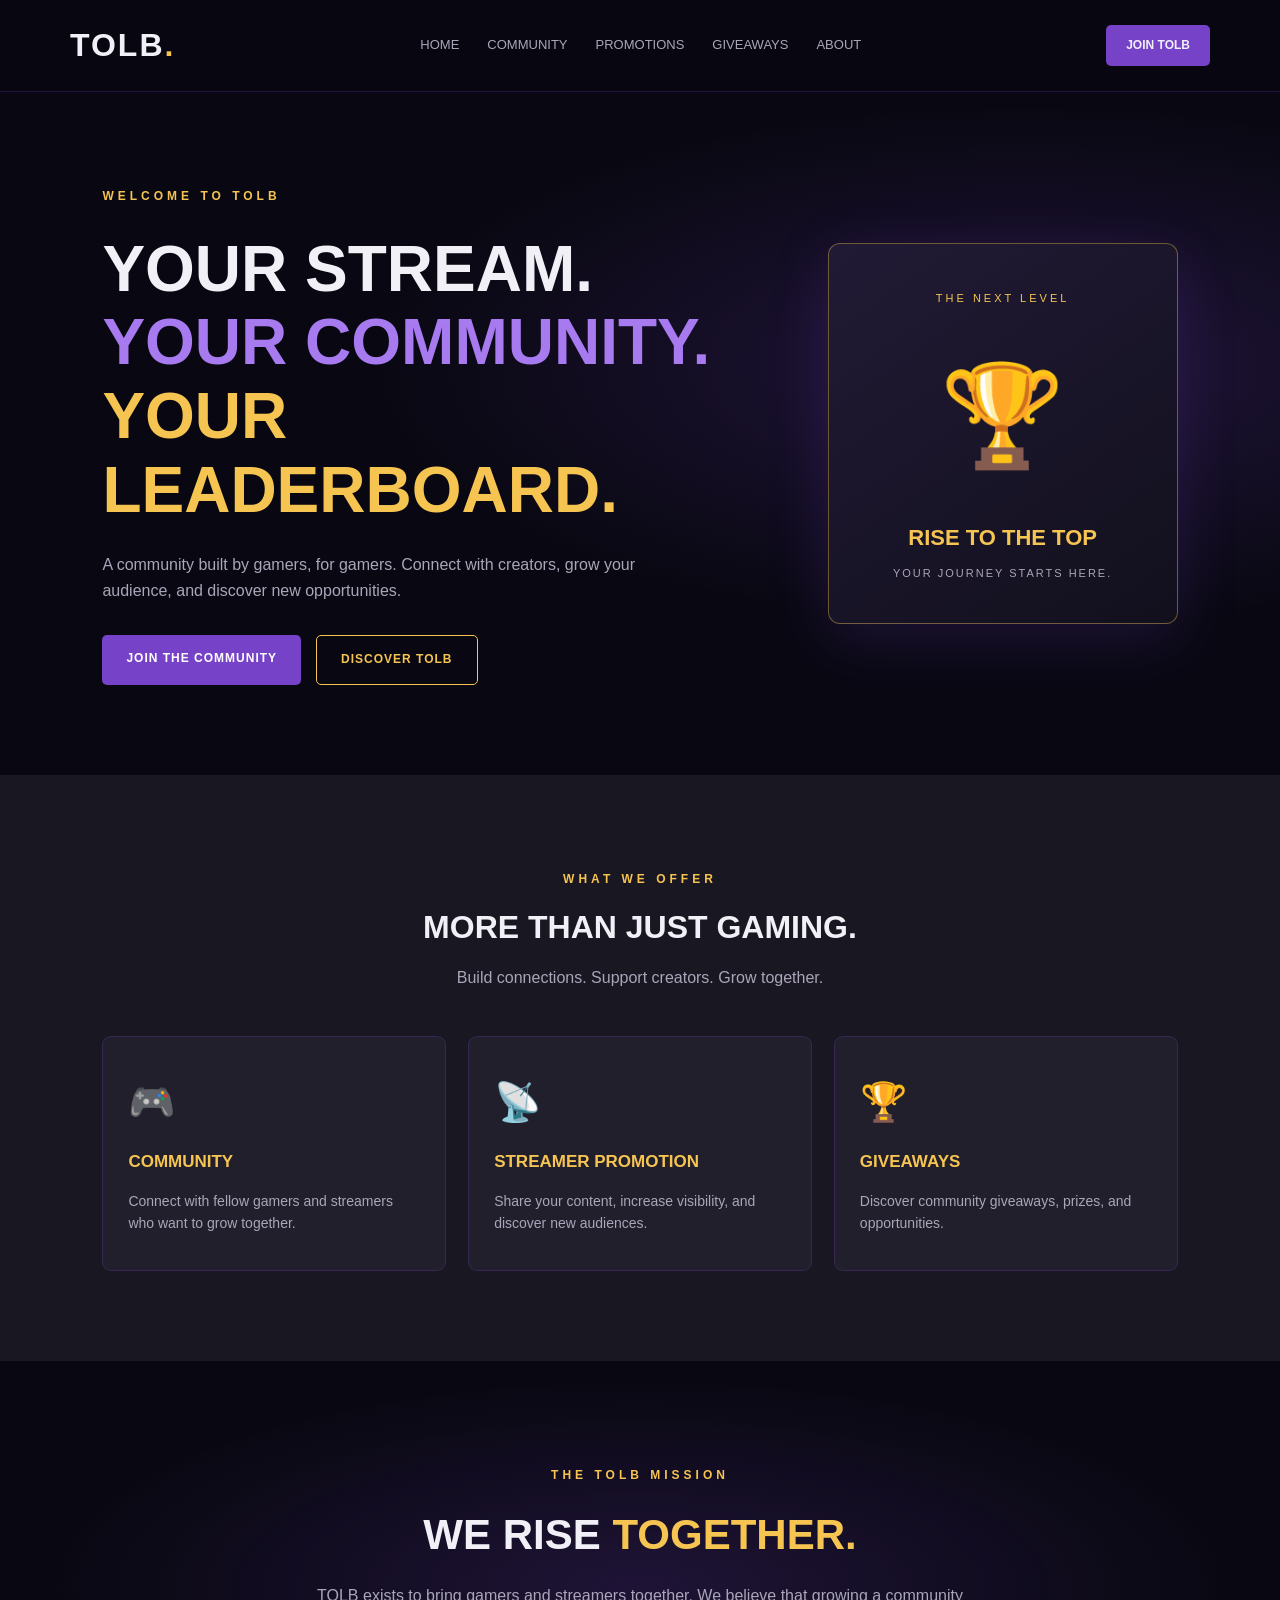
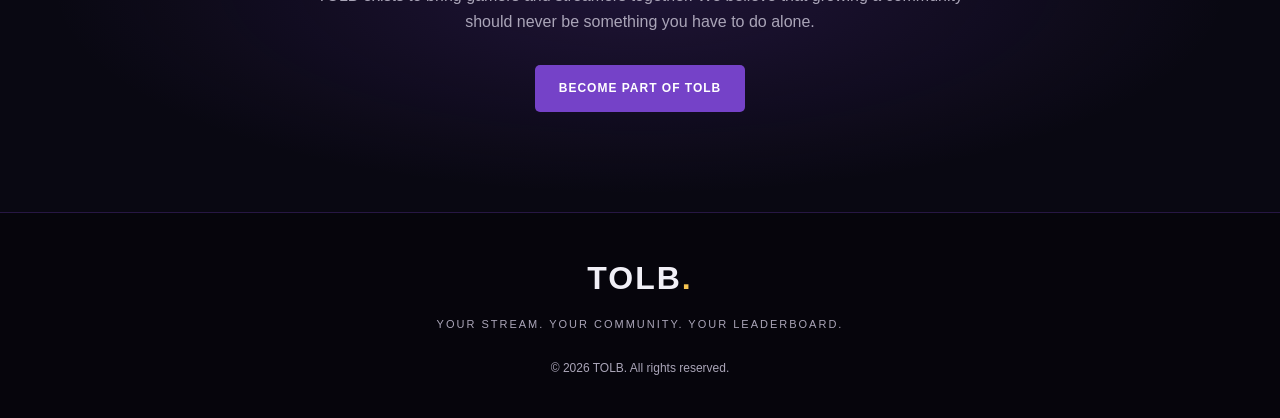
==== TOLB-Website/index.html @ f3b1d839 "Add files via upload" ====
<!DOCTYPE html>
<html lang="en">
<head>
    <meta charset="UTF-8">
    <meta name="viewport" content="width=device-width, initial-scale=1.0">
    <title>TOLB | Top of the Leaderboard</title>
    <meta name="description" content="Your stream. Your community. Your leaderboard. Join TOLB and grow with a community built by gamers, for gamers.">
    <link rel="stylesheet" href="style.css">
</head>
<body>

<header>
    <nav class="navbar">
        <a href="#" class="logo">TOLB<span>.</span></a>

        <div class="nav-links">
            <a href="#home">Home</a>
            <a href="#community">Community</a>
            <a href="#promotions">Promotions</a>
            <a href="#giveaways">Giveaways</a>
            <a href="#about">About</a>
        </div>

        <a href="#community" class="nav-button">JOIN TOLB</a>
    </nav>
</header>

<main>
    <section class="hero" id="home">
        <div class="hero-content">
            <span class="eyebrow">WELCOME TO TOLB</span>

            <h1>
                YOUR STREAM.<br>
                <span>YOUR COMMUNITY.</span><br>
                <strong>YOUR LEADERBOARD.</strong>
            </h1>

            <p>
                A community built by gamers, for gamers.
                Connect with creators, grow your audience,
                and discover new opportunities.
            </p>

            <div class="hero-buttons">
                <a href="#community" class="button primary">
                    JOIN THE COMMUNITY
                </a>
                <a href="#about" class="button secondary">
                    DISCOVER TOLB
                </a>
            </div>
        </div>

        <div class="hero-decoration">
            <div class="rank-card">
                <span class="rank-label">THE NEXT LEVEL</span>
                <div class="trophy">🏆</div>
                <h2>RISE TO THE TOP</h2>
                <p>YOUR JOURNEY STARTS HERE.</p>
            </div>
        </div>
    </section>

    <section class="features" id="community">
        <div class="section-heading">
            <span class="eyebrow">WHAT WE OFFER</span>
            <h2>MORE THAN JUST GAMING.</h2>
            <p>Build connections. Support creators. Grow together.</p>
        </div>

        <div class="feature-grid">
            <article class="feature-card">
                <span class="feature-icon">🎮</span>
                <h3>COMMUNITY</h3>
                <p>Connect with fellow gamers and streamers
                   who want to grow together.</p>
            </article>

            <article class="feature-card" id="promotions">
                <span class="feature-icon">📡</span>
                <h3>STREAMER PROMOTION</h3>
                <p>Share your content, increase visibility,
                   and discover new audiences.</p>
            </article>

            <article class="feature-card" id="giveaways">
                <span class="feature-icon">🏆</span>
                <h3>GIVEAWAYS</h3>
                <p>Discover community giveaways,
                   prizes, and opportunities.</p>
            </article>
        </div>
    </section>

    <section class="about" id="about">
        <span class="eyebrow">THE TOLB MISSION</span>
        <h2>WE RISE <span>TOGETHER.</span></h2>
        <p>
            TOLB exists to bring gamers and streamers together.
            We believe that growing a community should never
            be something you have to do alone.
        </p>
        <a href="#community" class="button primary">
            BECOME PART OF TOLB
        </a>
    </section>
</main>

<footer>
    <a href="#" class="logo">TOLB<span>.</span></a>
    <p>YOUR STREAM. YOUR COMMUNITY. YOUR LEADERBOARD.</p>
    <p class="copyright">© 2026 TOLB. All rights reserved.</p>
</footer>

<script src="script.js"></script>
</body>
</html>
---- TOLB-Website/style.css ----
:root {
    --midnight: #090812;
    --purple: #7542C8;
    --gold: #F5C451;
    --silver: #F1F0F7;
    --charcoal: #191722;
    --muted: #AAA5B8;
}

* {
    margin: 0;
    padding: 0;
    box-sizing: border-box;
}

html {
    scroll-behavior: smooth;
}

body {
    background: var(--midnight);
    color: var(--silver);
    font-family: Arial, Helvetica, sans-serif;
    line-height: 1.6;
}

a {
    text-decoration: none;
    color: inherit;
}

header {
    background: rgba(9, 8, 18, 0.96);
    border-bottom: 1px solid rgba(117, 66, 200, 0.25);
    position: sticky;
    top: 0;
    z-index: 100;
}

.navbar {
    max-width: 1200px;
    margin: auto;
    padding: 20px 30px;
    display: flex;
    align-items: center;
    justify-content: space-between;
}

.logo {
    font-size: 32px;
    font-weight: 900;
    letter-spacing: 2px;
}

.logo span {
    color: var(--gold);
}

.nav-links {
    display: flex;
    gap: 28px;
}

.nav-links a {
    font-size: 13px;
    text-transform: uppercase;
    color: var(--muted);
    transition: 0.3s;
}

.nav-links a:hover {
    color: var(--gold);
}

.nav-button {
    background: var(--purple);
    padding: 11px 20px;
    border-radius: 5px;
    font-size: 12px;
    font-weight: bold;
}

.hero {
    min-height: 650px;
    padding: 90px 8%;
    display: flex;
    align-items: center;
    justify-content: space-between;
    gap: 50px;
    background:
        radial-gradient(ellipse at 80% 40%,
        rgba(117, 66, 200, 0.22), transparent 45%),
        var(--midnight);
}

.hero-content {
    max-width: 700px;
}

.eyebrow {
    color: var(--gold);
    font-size: 12px;
    font-weight: bold;
    letter-spacing: 4px;
}

h1 {
    font-size: clamp(38px, 5vw, 68px);
    line-height: 1.15;
    margin: 25px 0;
    font-weight: 900;
}

h1 span {
    color: #A77AF0;
}

h1 strong {
    color: var(--gold);
}

.hero-content > p {
    color: var(--muted);
    max-width: 540px;
    margin-bottom: 32px;
}

.hero-buttons {
    display: flex;
    flex-wrap: wrap;
    gap: 15px;
}

.button {
    display: inline-block;
    padding: 14px 24px;
    border-radius: 5px;
    font-size: 12px;
    font-weight: bold;
    letter-spacing: 1px;
    transition: 0.3s;
}

.primary {
    background: var(--purple);
    color: white;
}

.primary:hover {
    background: #8D5CE0;
    transform: translateY(-3px);
}

.secondary {
    border: 1px solid var(--gold);
    color: var(--gold);
}

.secondary:hover {
    background: var(--gold);
    color: var(--midnight);
}

.hero-decoration {
    width: 350px;
    flex-shrink: 0;
}

.rank-card {
    padding: 40px 25px;
    background: linear-gradient(145deg, #211A35, #12101D);
    border: 1px solid rgba(245, 196, 81, 0.4);
    border-radius: 12px;
    text-align: center;
    box-shadow: 0 15px 60px rgba(117, 66, 200, 0.2);
}

.rank-label {
    color: var(--gold);
    letter-spacing: 3px;
    font-size: 11px;
}

.trophy {
    font-size: 100px;
    margin: 25px 0;
}

.rank-card h2 {
    font-size: 22px;
    color: var(--gold);
}

.rank-card p {
    font-size: 11px;
    color: var(--muted);
    margin-top: 10px;
    letter-spacing: 2px;
}

.features {
    padding: 90px 8%;
    background: var(--charcoal);
}

.section-heading {
    text-align: center;
    margin-bottom: 45px;
}

.section-heading h2 {
    font-size: 32px;
    margin: 12px 0;
}

.section-heading p {
    color: var(--muted);
}

.feature-grid {
    max-width: 1150px;
    margin: auto;
    display: grid;
    grid-template-columns: repeat(3, 1fr);
    gap: 22px;
}

.feature-card {
    background: #211F2C;
    padding: 35px 25px;
    border: 1px solid rgba(117, 66, 200, 0.25);
    border-radius: 9px;
    transition: 0.3s;
}

.feature-card:hover {
    transform: translateY(-6px);
    border-color: var(--gold);
}

.feature-icon {
    font-size: 38px;
}

.feature-card h3 {
    color: var(--gold);
    margin: 15px 0;
    font-size: 17px;
}

.feature-card p {
    color: var(--muted);
    font-size: 14px;
}

.about {
    padding: 100px 20px;
    text-align: center;
    background:
        radial-gradient(ellipse at center,
        rgba(117, 66, 200, 0.2), transparent 65%),
        var(--midnight);
}

.about h2 {
    font-size: 42px;
    margin: 15px 0;
}

.about h2 span {
    color: var(--gold);
}

.about p {
    color: var(--muted);
    max-width: 650px;
    margin: 0 auto 30px;
}

footer {
    text-align: center;
    padding: 40px 20px;
    background: #06050C;
    border-top: 1px solid rgba(117, 66, 200, 0.3);
}

footer p {
    color: var(--muted);
    font-size: 11px;
    letter-spacing: 2px;
    margin-top: 12px;
}

footer .copyright {
    font-size: 12px;
    letter-spacing: 0;
    margin-top: 25px;
}

@media (max-width: 850px) {
    .hero {
        flex-direction: column;
        text-align: center;
        padding: 75px 6%;
    }

    .hero-content > p {
        margin-left: auto;
        margin-right: auto;
    }

    .hero-buttons {
        justify-content: center;
    }

    .hero-decoration {
        width: min(100%, 350px);
    }

    .feature-grid {
        grid-template-columns: 1fr;
    }

    .nav-links {
        display: none;
    }
}

@media (max-width: 480px) {
    .navbar {
        padding: 15px;
    }

    .nav-button {
        padding: 9px 12px;
    }

    h1 {
        font-size: 37px;
    }

    .about h2 {
        font-size: 32px;
    }
}
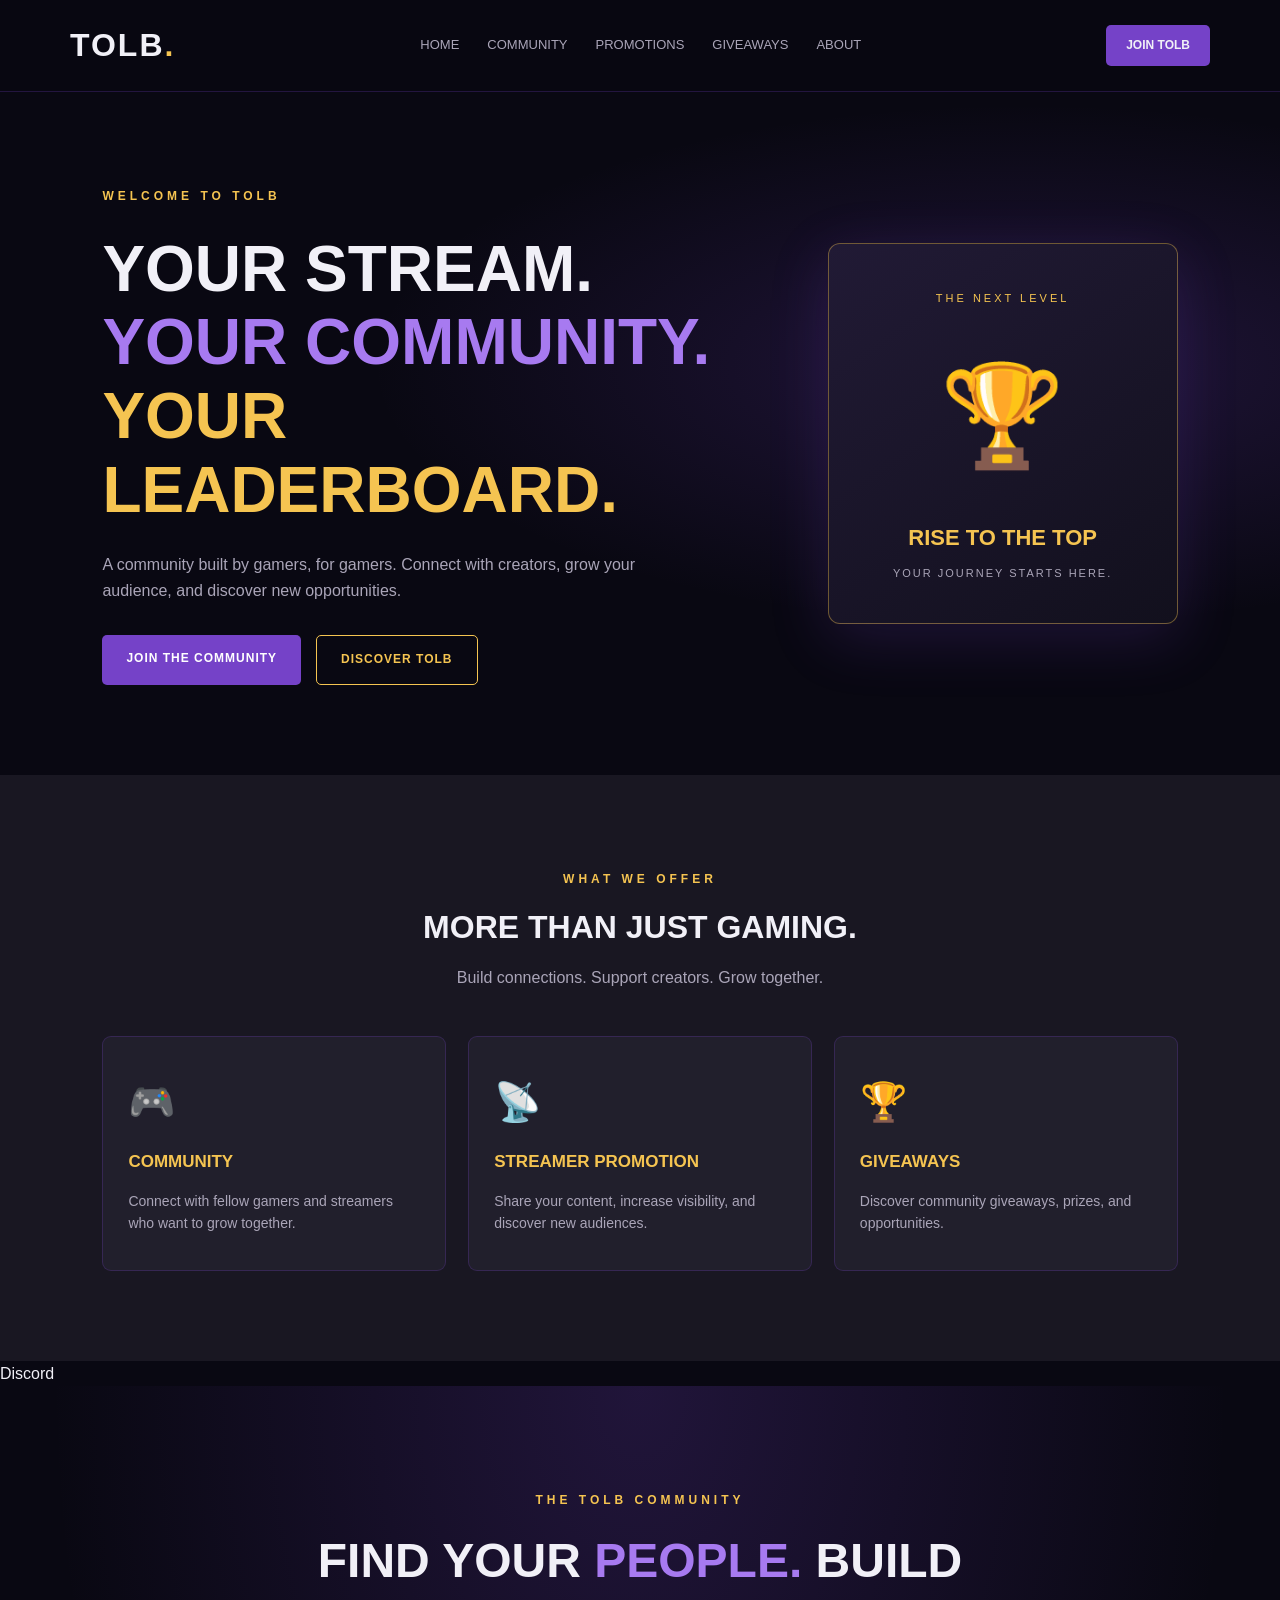
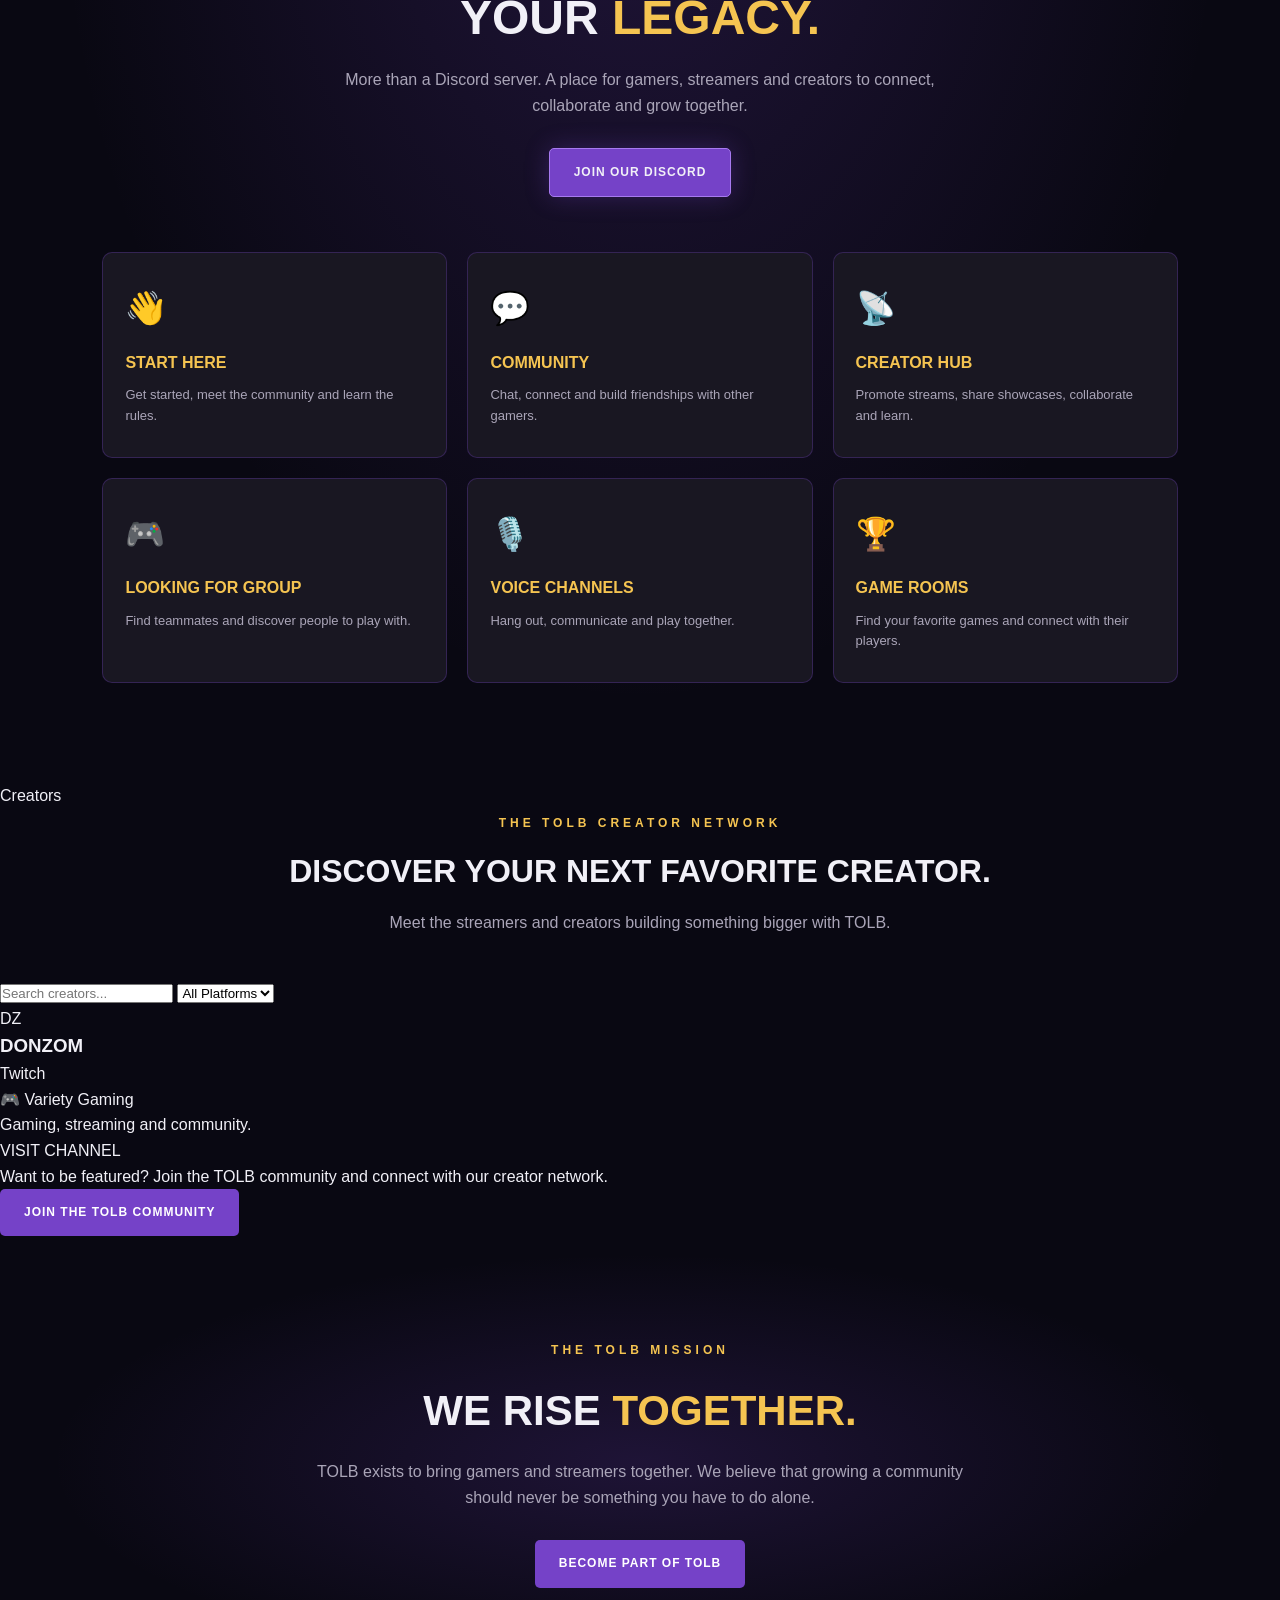
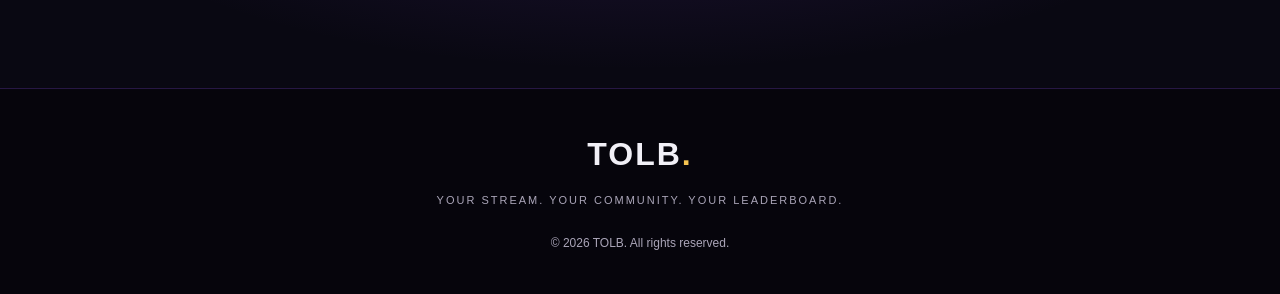
==== commit 06483948: "Add files via upload" ====
--- a/TOLB-Website/index.html
+++ b/TOLB-Website/index.html
@@ -15,14 +15,14 @@
         <a href="#" class="logo">TOLB<span>.</span></a>
 
         <div class="nav-links">
-            <a href="#home">Home</a>
-            <a href="#community">Community</a>
-            <a href="#promotions">Promotions</a>
-            <a href="#giveaways">Giveaways</a>
-            <a href="#about">About</a>
-        </div>
-
-        <a href="#community" class="nav-button">JOIN TOLB</a>
+            <a href="home">Home</a>
+            <a href="community">Community</a>
+            <a href="promotions">Promotions</a>
+            <a href="giveaways">Giveaways</a>
+            <a href="about">About</a>
+        </div>
+
+        <a href="community" class="nav-button">JOIN TOLB</a>
     </nav>
 </header>
 
@@ -44,10 +44,10 @@
             </p>
 
             <div class="hero-buttons">
-                <a href="#community" class="button primary">
+                <a href="community" class="button primary">
                     JOIN THE COMMUNITY
                 </a>
-                <a href="#about" class="button secondary">
+                <a href="about" class="button secondary">
                     DISCOVER TOLB
                 </a>
             </div>
@@ -93,7 +93,128 @@
             </article>
         </div>
     </section>
-
+<a href="discord">Discord</a>
+
+<!-- TOLB DISCORD COMMUNITY -->
+<section class="discord-section" id="discord">
+
+    <div class="discord-content">
+
+        <span class="eyebrow">THE TOLB COMMUNITY</span>
+
+        <h2>
+            FIND YOUR <span>PEOPLE.</span>
+            BUILD YOUR <strong>LEGACY.</strong>
+        </h2>
+
+        <p>
+            More than a Discord server. A place for gamers,
+            streamers and creators to connect, collaborate
+            and grow together.
+        </p>
+
+        <a href="https://discord.gg/yWeCz85xPZ" target="_blank"
+           rel="noopener noreferrer" class="button discord-button">
+            JOIN OUR DISCORD
+        </a>
+
+    </div>
+
+    <div class="discord-categories">
+
+        <article class="discord-card">
+            <span>👋</span>
+            <h3>START HERE</h3>
+            <p>Get started, meet the community and learn the rules.</p>
+        </article>
+
+        <article class="discord-card">
+            <span>💬</span>
+            <h3>COMMUNITY</h3>
+            <p>Chat, connect and build friendships with other gamers.</p>
+        </article>
+
+        <article class="discord-card">
+            <span>📡</span>
+            <h3>CREATOR HUB</h3>
+            <p>Promote streams, share showcases, collaborate and learn.</p>
+        </article>
+
+        <article class="discord-card">
+            <span>🎮</span>
+            <h3>LOOKING FOR GROUP</h3>
+            <p>Find teammates and discover people to play with.</p>
+        </article>
+
+        <article class="discord-card">
+            <span>🎙️</span>
+            <h3>VOICE CHANNELS</h3>
+            <p>Hang out, communicate and play together.</p>
+        </article>
+
+        <article class="discord-card">
+            <span>🏆</span>
+            <h3>GAME ROOMS</h3>
+            <p>Find your favorite games and connect with their players.</p>
+        </article>
+
+    </div>
+
+</section>
+<a href="#creators">Creators</a>
+
+<!-- TOLB CREATOR DIRECTORY -->
+
+<section class="creators-section" id="creators">
+
+    <div class="section-heading">
+        <span class="eyebrow">THE TOLB CREATOR NETWORK</span>
+
+        <h2>DISCOVER <span>YOUR NEXT FAVORITE</span> CREATOR.</h2>
+
+        <p>
+            Meet the streamers and creators building
+            something bigger with TOLB.
+        </p>
+    </div>
+
+    <div class="creator-controls">
+
+        <input
+            type="search"
+            id="creatorSearch"
+            placeholder="Search creators..."
+            aria-label="Search creators"
+        >
+
+        <select id="platformFilter" aria-label="Filter by platform">
+            <option value="all">All Platforms</option>
+            <option value="Twitch">Twitch</option>
+            <option value="YouTube">YouTube</option>
+            <option value="Kick">Kick</option>
+            <option value="Other">Other</option>
+        </select>
+
+    </div>
+
+    <div class="creator-grid" id="creatorGrid">
+
+        <!-- Creator profiles are generated by script.js -->
+
+    </div>
+
+    <p class="creator-note">
+        Want to be featured? Join the TOLB community
+        and connect with our creator network.
+    </p>
+
+    <div class="creator-cta">
+        <a href="#discord" class="button primary">
+            JOIN THE TOLB COMMUNITY
+        </a>
+    </div>
+
+</section>
     <section class="about" id="about">
         <span class="eyebrow">THE TOLB MISSION</span>
         <h2>WE RISE <span>TOGETHER.</span></h2>
@@ -102,7 +223,7 @@
             We believe that growing a community should never
             be something you have to do alone.
         </p>
-        <a href="#community" class="button primary">
+        <a href="community" class="button primary">
             BECOME PART OF TOLB
         </a>
     </section>
--- a/TOLB-Website/style.css
+++ b/TOLB-Website/style.css
@@ -344,3 +344,109 @@
         font-size: 32px;
     }
 }
+
+/* ==============================
+   TOLB DISCORD COMMUNITY
+============================== */
+
+.discord-section {
+    padding: 100px 8%;
+    background:
+        radial-gradient(
+            ellipse at 50% 0%,
+            rgba(117, 66, 200, 0.22),
+            transparent 65%
+        ),
+        #090812;
+    text-align: center;
+}
+
+.discord-content {
+    max-width: 750px;
+    margin: 0 auto 55px;
+}
+
+.discord-content h2 {
+    font-size: clamp(32px, 5vw, 48px);
+    line-height: 1.2;
+    margin: 20px 0;
+}
+
+.discord-content h2 span {
+    color: #A77AF0;
+}
+
+.discord-content h2 strong {
+    color: #F5C451;
+}
+
+.discord-content > p {
+    color: #AAA5B8;
+    margin: 20px auto 30px;
+    max-width: 600px;
+}
+
+.discord-button {
+    background: #7542C8;
+    border: 1px solid #A77AF0;
+    box-shadow: 0 0 25px rgba(117, 66, 200, 0.3);
+}
+
+.discord-button:hover {
+    background: #8D5CE0;
+    transform: translateY(-3px);
+}
+
+.discord-categories {
+    max-width: 1150px;
+    margin: auto;
+    display: grid;
+    grid-template-columns: repeat(3, 1fr);
+    gap: 20px;
+}
+
+.discord-card {
+    background: #191722;
+    border: 1px solid rgba(117, 66, 200, 0.3);
+    border-radius: 10px;
+    padding: 30px 22px;
+    text-align: left;
+    transition: 0.3s;
+}
+
+.discord-card:hover {
+    transform: translateY(-5px);
+    border-color: #F5C451;
+    box-shadow: 0 10px 30px rgba(117, 66, 200, 0.15);
+}
+
+.discord-card span {
+    font-size: 32px;
+}
+
+.discord-card h3 {
+    color: #F5C451;
+    font-size: 16px;
+    margin: 15px 0 10px;
+}
+
+.discord-card p {
+    color: #AAA5B8;
+    font-size: 13px;
+}
+
+@media (max-width: 850px) {
+    .discord-categories {
+        grid-template-columns: repeat(2, 1fr);
+    }
+}
+
+@media (max-width: 550px) {
+    .discord-categories {
+        grid-template-columns: 1fr;
+    }
+
+    .discord-section {
+        padding: 70px 6%;
+    }
+}
